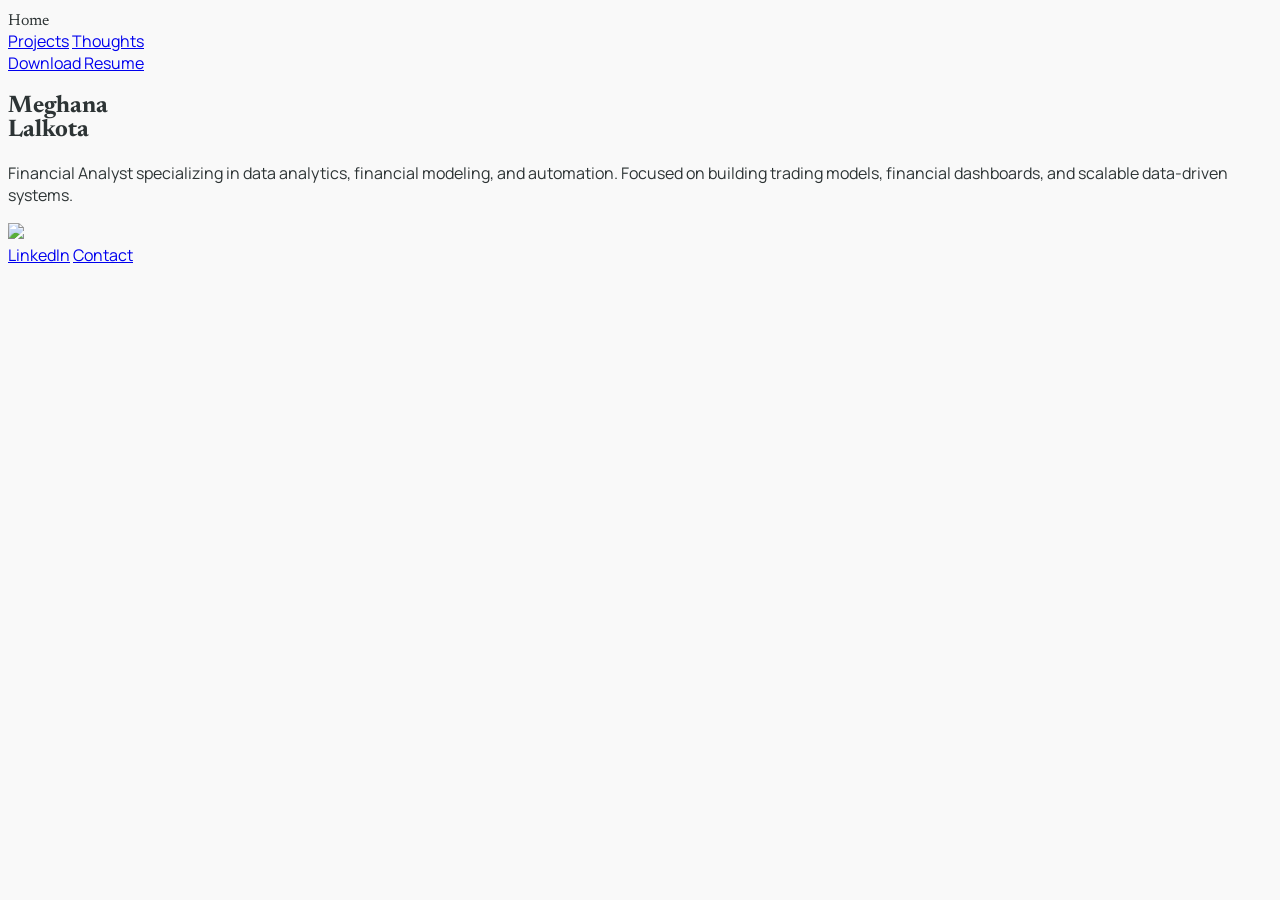
==== index.html @ 7cc520fc "Initial portfolio site" ====
<!DOCTYPE html>
<html class="light" lang="en">
<head>
<meta charset="utf-8"/>
<meta name="viewport" content="width=device-width, initial-scale=1.0"/>

<link href="https://fonts.googleapis.com/css2?family=Newsreader:wght@200..800&family=Manrope:wght@200..800&display=swap" rel="stylesheet"/>
<script src="https://cdn.tailwindcss.com"></script>

<style>
body {
  font-family: 'Manrope', sans-serif;
  background-color: #f9f9f9;
  color: #2d3435;
}
.serif-display {
  font-family: 'Newsreader', serif;
}
</style>
</head>

<body>

<!-- NAVBAR -->
<header class="flex justify-between items-center px-8 py-8 border-b">
  <span class="serif-display text-2xl italic">Home</span>

  <nav class="flex gap-8 text-sm uppercase tracking-wide">
    <a href="projects.html" class="border-b pb-1">Projects</a>
    <a href="thoughts.html">Thoughts</a>
  </nav>

  <a href="resume.pdf" target="_blank" class="border px-4 py-2 text-sm uppercase">
    Download Resume
  </a>
</header>

<!-- HERO -->
<section class="px-8 py-20 max-w-6xl mx-auto grid md:grid-cols-2 gap-16">

  <div>
    <h1 class="serif-display text-6xl leading-tight mb-8">
      Meghana <br/> Lalkota
    </h1>

    <p class="text-lg leading-relaxed max-w-xl">
      Financial Analyst specializing in data analytics, financial modeling, and automation.
      Focused on building trading models, financial dashboards, and scalable data-driven systems.
    </p>
  </div>

  <div class="flex justify-end">
    <img src="https://via.placeholder.com/300" class="grayscale" />
  </div>

</section>

<!-- FOOTER -->
<footer class="border-t px-8 py-10 flex justify-end gap-8 text-sm uppercase">
  <a href="https://www.linkedin.com" target="_blank">LinkedIn</a>
  <a href="mailto:your@email.com">Contact</a>
</footer>

</body>
</html>
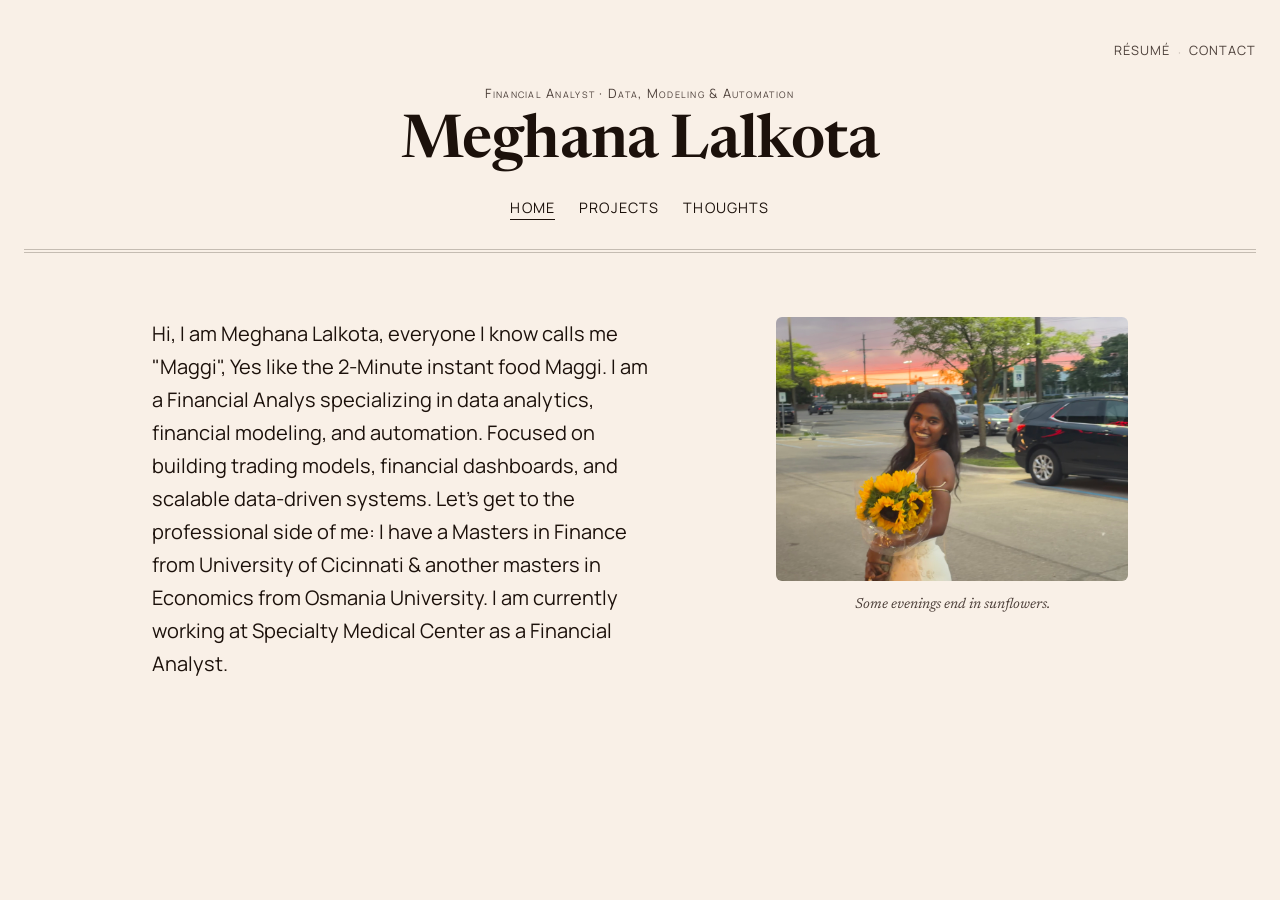
==== commit d837c6a0: "Redesign site with editorial masthead, custom sunflower-gold palette, and bio photo Unifies index/pr" ====
--- a/index.html
+++ b/index.html
@@ -1,65 +1,125 @@
 <!DOCTYPE html>
-<html class="light" lang="en">
+<html lang="en">
 <head>
-<meta charset="utf-8"/>
-<meta name="viewport" content="width=device-width, initial-scale=1.0"/>
+<meta charset="UTF-8">
+<meta name="viewport" content="width=device-width, initial-scale=1.0">
+<meta name="color-scheme" content="light">
+<title>Meghana Lalkota — Financial Analyst</title>
 
-<link href="https://fonts.googleapis.com/css2?family=Newsreader:wght@200..800&family=Manrope:wght@200..800&display=swap" rel="stylesheet"/>
-<script src="https://cdn.tailwindcss.com"></script>
+<link rel="preconnect" href="https://fonts.googleapis.com">
+<link rel="preconnect" href="https://fonts.gstatic.com" crossorigin>
+<link href="https://fonts.googleapis.com/css2?family=Newsreader:ital,wght@0,200..800;1,200..800&family=Manrope:wght@200..800&display=swap" rel="stylesheet">
+
+<link rel="stylesheet" href="tokens.css">
+<link rel="stylesheet" href="site.css">
 
 <style>
-body {
-  font-family: 'Manrope', sans-serif;
-  background-color: #f9f9f9;
-  color: #2d3435;
+/* Hallmark · macrostructure: Photographic · genre: editorial · nav: N6 · footer: none
+ * theme: custom · vibe: "sunflower gold, sunset warmth, quiet editorial portrait" · paper: oklch(96% 0.016 70) · accent: oklch(58% 0.16 82)
+ * display: Newsreader · body: Manrope · axes: light / roman-serif / chromatic-amber (~82°)
+ * studied: no · context: inferred-from-photo
+ * pre-emit critique: P4 H5 E4 S5 R5 V5
+ * contrast: pass (40-41) · nav: N6 · slop: pass (42-45) · honest: pass (46)
+ * chrome: pass (47) · tokens: pass (48) · responsive: pass (49) · mobile: pass (34, 50-57)
+ */
+
+/* ---------- Hero row: text left, photo right (macrostructure 08, contained size) ---------- */
+
+.hero-row {
+  display: grid;
+  gap: var(--space-xl) var(--space-2xl);
+  max-width: 64rem;
+  margin: 0 auto;
+  padding: var(--space-2xl) var(--space-lg) var(--space-3xl);
+  align-items: start;
+  opacity: 0;
+  transform: translateY(8px);
+  animation: reveal var(--dur-long) var(--ease-out) forwards;
+  animation-delay: calc(var(--i, 1) * 70ms);
 }
-.serif-display {
-  font-family: 'Newsreader', serif;
+
+.intro {
+  min-width: 0;
+  max-width: 52ch;
+}
+
+.intro__lede {
+  font-size: var(--text-md);
+  line-height: 1.65;
+  margin: 0;
+}
+
+.photo-fold {
+  min-width: 0;
+  width: 100%;
+  max-width: 22rem;
+  margin: 0;
+  padding: 0;
+  text-align: center;
+  justify-self: center;
+}
+
+.photo-fold__img {
+  width: 100%;
+  height: auto;
+  aspect-ratio: 4 / 3;
+  object-fit: cover;
+  border-radius: 6px;
+}
+
+.photo-fold__caption {
+  margin: var(--space-sm) 0 0;
+  font-family: var(--font-display);
+  font-style: italic;
+  font-size: var(--text-sm);
+  color: var(--color-ink-2);
+}
+
+@media (min-width: 40rem) {
+  .hero-row { grid-template-columns: 1.2fr 1fr; }
+  .photo-fold { justify-self: end; }
 }
 </style>
 </head>
 
 <body>
 
-<!-- NAVBAR -->
-<header class="flex justify-between items-center px-8 py-8 border-b">
-  <span class="serif-display text-2xl italic">Home</span>
-
-  <nav class="flex gap-8 text-sm uppercase tracking-wide">
-    <a href="projects.html" class="border-b pb-1">Projects</a>
-    <a href="thoughts.html">Thoughts</a>
+<header class="mast" style="--i: 0">
+  <div class="mast-utility">
+    <a class="mast-resume" href="resume.pdf" target="_blank" rel="noopener">Résumé</a>
+    <span class="mast-utility__sep" aria-hidden="true">·</span>
+    <a class="mast-contact" href="https://mail.google.com/mail/?view=cm&fs=1&to=meghanalalkota630@gmail.com" target="_blank" rel="noopener">Contact</a>
+  </div>
+  <p class="mast-line">Financial Analyst · Data, Modeling &amp; Automation</p>
+  <h1 class="mast-name">Meghana Lalkota</h1>
+  <nav class="mast-nav" aria-label="Primary">
+    <ul>
+      <li><a href="index.html" aria-current="page">Home</a></li>
+      <li><a href="projects.html">Projects</a></li>
+      <li><a href="thoughts.html">Thoughts</a></li>
+    </ul>
   </nav>
-
-  <a href="resume.pdf" target="_blank" class="border px-4 py-2 text-sm uppercase">
-    Download Resume
-  </a>
+  <hr class="mast-rule" aria-hidden="true">
 </header>
 
-<!-- HERO -->
-<section class="px-8 py-20 max-w-6xl mx-auto grid md:grid-cols-2 gap-16">
-
-  <div>
-    <h1 class="serif-display text-6xl leading-tight mb-8">
-      Meghana <br/> Lalkota
-    </h1>
-
-    <p class="text-lg leading-relaxed max-w-xl">
-      Financial Analyst specializing in data analytics, financial modeling, and automation.
-      Focused on building trading models, financial dashboards, and scalable data-driven systems.
-    </p>
+<section class="hero-row" style="--i: 1">
+  <div class="intro">
+    <p class="intro__lede">
+      Hi, I am Meghana Lalkota, everyone I know calls me "Maggi", Yes like the 2-Minute instant food Maggi. I am a Financial Analys specializing in data analytics, financial modeling, and automation.
+      Focused on building trading models, financial dashboards, and scalable data-driven systems. Let's get to the professional side of me: I have a Masters in Finance from University of Cicinnati & another masters in Economics
+    from Osmania University. I am currently working at Specialty Medical Center as a Financial Analyst. </p>
   </div>
-
-  <div class="flex justify-end">
-    <img src="https://via.placeholder.com/300" class="grayscale" />
-  </div>
-
+  <figure class="photo-fold">
+    <img
+      class="photo-fold__img"
+      src="images/profile.jpeg"
+      alt="Meghana Lalkota smiling at dusk, holding a bouquet of sunflowers."
+      width="2000"
+      height="1500"
+      fetchpriority="high">
+    <figcaption class="photo-fold__caption">Some evenings end in sunflowers.</figcaption>
+  </figure>
 </section>
 
-<!-- FOOTER -->
-<footer class="border-t px-8 py-10 flex justify-end gap-8 text-sm uppercase">
-  <a href="https://www.linkedin.com" target="_blank">LinkedIn</a>
-  <a href="mailto:your@email.com">Contact</a>
-</footer>
-
 </body>
-</html>+</html>
--- a/tokens.css
+++ b/tokens.css
@@ -0,0 +1,59 @@
+/* Hallmark · tokens · theme: custom (sunflower gold / sunset warmth) */
+
+:root {
+  /* Color — paper (warm cream, tinted toward the accent hue) */
+  --color-paper:      oklch(96% 0.016 70);
+  --color-paper-2:    oklch(93% 0.018 70);
+  --color-paper-3:    oklch(90% 0.020 70);
+
+  /* Color — ink (warm near-black, never pure #000) */
+  --color-ink:        oklch(19% 0.022 50);
+  --color-ink-2:      oklch(38% 0.020 50);
+
+  /* Color — rules / hairlines */
+  --color-rule:       oklch(80% 0.018 70);
+  --color-rule-2:     oklch(86% 0.016 70);
+
+  /* Color — accent (sunflower amber) */
+  --color-accent:      oklch(58% 0.16 82);
+  --color-accent-ink:  var(--color-ink);
+  --color-focus:       oklch(52% 0.19 82);
+
+  /* Fonts */
+  --font-display: "Newsreader", ui-serif, Georgia, serif;
+  --font-body:    "Manrope", ui-sans-serif, system-ui, sans-serif;
+
+  /* Spacing — 4pt scale */
+  --space-3xs: 0.125rem;
+  --space-2xs: 0.25rem;
+  --space-xs:  0.5rem;
+  --space-sm:  0.75rem;
+  --space-md:  1rem;
+  --space-lg:  1.5rem;
+  --space-xl:  2.5rem;
+  --space-2xl: 4rem;
+  --space-3xl: 6rem;
+  --space-4xl: 9rem;
+
+  /* Type scale — 1.25 ratio */
+  --text-xs:   0.8rem;
+  --text-sm:   0.9rem;
+  --text-base: 1rem;
+  --text-md:   1.25rem;
+  --text-lg:   1.5625rem;
+  --text-xl:   1.9531rem;
+  --text-2xl:  2.4414rem;
+  --text-display: clamp(2.5rem, 4vw + 1.25rem, 4.75rem);
+
+  /* Motion */
+  --ease-out:    cubic-bezier(0.16, 1, 0.3, 1);
+  --ease-in:     cubic-bezier(0.7, 0, 0.84, 0);
+  --ease-in-out: cubic-bezier(0.65, 0, 0.35, 1);
+  --dur-micro: 120ms;
+  --dur-short: 220ms;
+  --dur-long:  420ms;
+
+  /* Misc */
+  --rule-hair: 1px;
+  --radius-pill: 999px;
+}
--- a/site.css
+++ b/site.css
@@ -0,0 +1,219 @@
+/* Hallmark · shared chrome · genre: editorial · nav: N6
+ * theme: custom · paper: oklch(96% 0.016 70) · accent: oklch(58% 0.16 82)
+ * display: Newsreader · body: Manrope
+ * Shared across index.html / projects.html / thoughts.html so all three
+ * pages read as one site: same masthead, same tokens, same type.
+ */
+
+html, body { overflow-x: clip; }
+
+* { box-sizing: border-box; }
+
+body {
+  margin: 0;
+  background: var(--color-paper);
+  color: var(--color-ink);
+  font-family: var(--font-body);
+  font-size: var(--text-base);
+  line-height: 1.6;
+  -webkit-font-smoothing: antialiased;
+}
+
+a { color: inherit; }
+
+img { display: block; max-width: 100%; }
+
+:focus-visible {
+  outline: 2px solid var(--color-focus);
+  outline-offset: 2px;
+}
+
+/* ---------- Masthead (N6) ---------- */
+
+.mast {
+  display: grid;
+  min-width: 0;
+  gap: var(--space-2xs);
+  padding: var(--space-xl) var(--space-lg) 0;
+  text-align: center;
+  opacity: 0;
+  transform: translateY(8px);
+  animation: reveal var(--dur-long) var(--ease-out) forwards;
+  animation-delay: calc(var(--i, 0) * 70ms);
+}
+
+.mast-utility {
+  display: flex;
+  justify-content: flex-end;
+  align-items: center;
+  gap: var(--space-xs);
+  margin-bottom: var(--space-md);
+}
+
+.mast-utility__sep {
+  color: var(--color-rule);
+  font-size: var(--text-xs);
+}
+
+.mast-resume,
+.mast-contact {
+  font-size: var(--text-xs);
+  text-transform: uppercase;
+  letter-spacing: 0.08em;
+  text-decoration: none;
+  white-space: nowrap;
+  color: var(--color-ink-2);
+  padding-bottom: 2px;
+  border-bottom: 1px solid transparent;
+  transition: border-color var(--dur-short) var(--ease-out), color var(--dur-short) var(--ease-out);
+}
+
+.mast-resume:hover,
+.mast-contact:hover {
+  border-color: var(--color-accent);
+  color: var(--color-accent);
+}
+
+.mast-resume:active,
+.mast-contact:active {
+  color: var(--color-ink);
+}
+
+.mast-line {
+  font-family: var(--font-body);
+  font-variant: small-caps;
+  letter-spacing: 0.1em;
+  font-size: var(--text-xs);
+  color: var(--color-ink-2);
+  margin: 0;
+}
+
+.mast-name {
+  font-family: var(--font-display);
+  font-weight: 600;
+  font-style: normal;
+  font-size: clamp(2rem, 5vw, 3.25rem);
+  letter-spacing: -0.01em;
+  line-height: 1.05;
+  margin: var(--space-2xs) 0 0;
+  overflow-wrap: anywhere;
+  min-width: 0;
+  max-width: 100%;
+}
+
+.mast-name a {
+  color: inherit;
+  text-decoration: none;
+  transition: color var(--dur-short) var(--ease-out);
+}
+
+.mast-name a:hover {
+  color: var(--color-accent);
+}
+
+.mast-nav {
+  min-width: 0;
+  margin: var(--space-md) 0 0;
+}
+
+.mast-nav ul {
+  display: flex;
+  min-width: 0;
+  flex-wrap: wrap;
+  justify-content: center;
+  gap: var(--space-xs) var(--space-lg);
+  list-style: none;
+  padding: 0;
+  margin: 0;
+}
+
+.mast-nav a {
+  font-size: var(--text-sm);
+  text-transform: uppercase;
+  letter-spacing: 0.08em;
+  text-decoration: none;
+  white-space: nowrap;
+  color: var(--color-ink);
+  padding-bottom: 2px;
+  border-bottom: 1px solid transparent;
+  transition: border-color var(--dur-short) var(--ease-out), color var(--dur-short) var(--ease-out);
+}
+
+.mast-nav a:hover {
+  border-color: var(--color-accent);
+  color: var(--color-accent);
+}
+
+.mast-nav a:active {
+  color: var(--color-ink-2);
+}
+
+.mast-nav a[aria-current="page"] {
+  border-color: var(--color-ink);
+}
+
+.mast-rule {
+  border: 0;
+  border-top: var(--rule-hair) solid var(--color-rule);
+  border-bottom: var(--rule-hair) solid var(--color-rule);
+  height: 4px;
+  margin: var(--space-lg) 0 0;
+}
+
+/* ---------- Shared typographic link ---------- */
+
+.link-typographic {
+  font-family: var(--font-display);
+  font-size: var(--text-md);
+  font-weight: 500;
+  font-style: normal;
+  text-decoration: none;
+  white-space: nowrap;
+  color: var(--color-ink);
+  border-bottom: 1px solid var(--color-accent);
+  padding-bottom: 2px;
+  transition: color var(--dur-short) var(--ease-out), border-color var(--dur-short) var(--ease-out);
+}
+
+.link-typographic:hover {
+  color: var(--color-accent);
+}
+
+.link-typographic:active {
+  color: var(--color-ink-2);
+  border-color: var(--color-ink-2);
+}
+
+/* ---------- Accessible page title (visually hidden — nav already shows it) ---------- */
+
+.sr-only {
+  position: absolute;
+  width: 1px;
+  height: 1px;
+  padding: 0;
+  margin: -1px;
+  overflow: hidden;
+  clip: rect(0, 0, 0, 0);
+  white-space: nowrap;
+  border: 0;
+}
+
+/* ---------- Reveal keyframe ---------- */
+
+@keyframes reveal {
+  to { opacity: 1; transform: none; }
+}
+
+@media (prefers-reduced-motion: reduce) {
+  *, *::before, *::after {
+    animation-duration: 150ms !important;
+    animation-iteration-count: 1 !important;
+    transition-duration: 150ms !important;
+  }
+}
+
+/* ---------- Responsive ---------- */
+
+@media (min-width: 40rem) {
+  .mast-name { font-size: clamp(2.5rem, 5vw, 3.75rem); }
+}
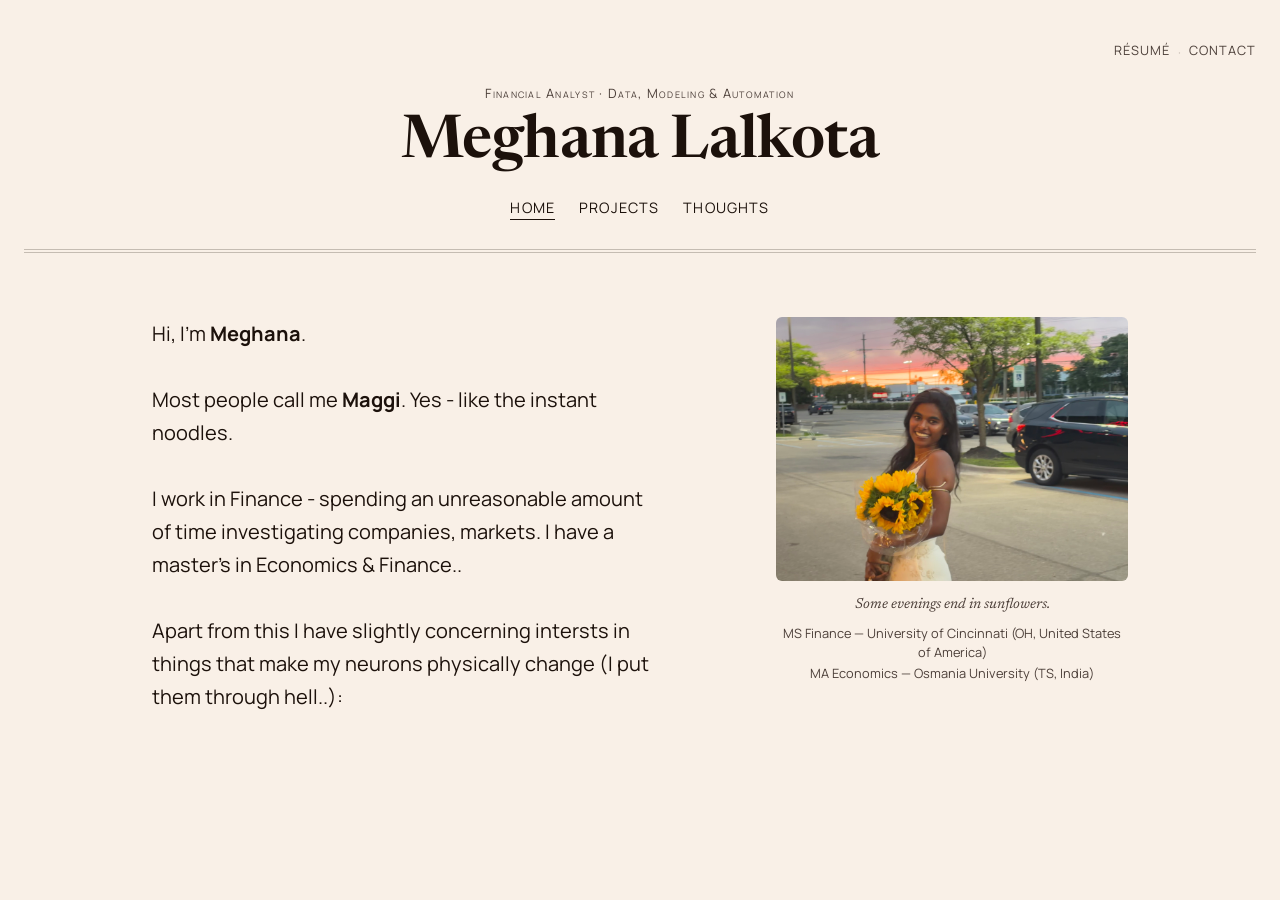
==== commit 20ef21bc: "Promote v2 homepage to live site and redesign Thoughts as expandable tabs index.html: adopts the per" ====
--- a/index.html
+++ b/index.html
@@ -17,10 +17,6 @@
 /* Hallmark · macrostructure: Photographic · genre: editorial · nav: N6 · footer: none
  * theme: custom · vibe: "sunflower gold, sunset warmth, quiet editorial portrait" · paper: oklch(96% 0.016 70) · accent: oklch(58% 0.16 82)
  * display: Newsreader · body: Manrope · axes: light / roman-serif / chromatic-amber (~82°)
- * studied: no · context: inferred-from-photo
- * pre-emit critique: P4 H5 E4 S5 R5 V5
- * contrast: pass (40-41) · nav: N6 · slop: pass (42-45) · honest: pass (46)
- * chrome: pass (47) · tokens: pass (48) · responsive: pass (49) · mobile: pass (34, 50-57)
  */
 
 /* ---------- Hero row: text left, photo right (macrostructure 08, contained size) ---------- */
@@ -40,7 +36,7 @@
 
 .intro {
   min-width: 0;
-  max-width: 52ch;
+  max-width: 62ch;
 }
 
 .intro__lede {
@@ -75,6 +71,18 @@
   color: var(--color-ink-2);
 }
 
+.photo-fold__credentials {
+  list-style: none;
+  margin: var(--space-xs) 0 0;
+  padding: 0;
+  display: grid;
+  gap: var(--space-3xs);
+  font-family: var(--font-body);
+  font-size: var(--text-xs);
+  color: var(--color-ink-2);
+  line-height: 1.5;
+}
+
 @media (min-width: 40rem) {
   .hero-row { grid-template-columns: 1.2fr 1fr; }
   .photo-fold { justify-self: end; }
@@ -105,9 +113,11 @@
 <section class="hero-row" style="--i: 1">
   <div class="intro">
     <p class="intro__lede">
-      Hi, I am Meghana Lalkota, everyone I know calls me "Maggi", Yes like the 2-Minute instant food Maggi. I am a Financial Analys specializing in data analytics, financial modeling, and automation.
-      Focused on building trading models, financial dashboards, and scalable data-driven systems. Let's get to the professional side of me: I have a Masters in Finance from University of Cicinnati & another masters in Economics
-    from Osmania University. I am currently working at Specialty Medical Center as a Financial Analyst. </p>
+      Hi, I'm <b>Meghana</b>.
+      <br><br>Most people call me <b>Maggi</b>. Yes - like the instant noodles.
+      <br><br>I work in Finance - spending an unreasonable amount of time investigating companies, markets. I have a master's in Economics &amp; Finance..
+      <br><br>Apart from this I have slightly concerning intersts in things that make my neurons physically change (I put them through hell..):
+    </p>
   </div>
   <figure class="photo-fold">
     <img
@@ -118,6 +128,10 @@
       height="1500"
       fetchpriority="high">
     <figcaption class="photo-fold__caption">Some evenings end in sunflowers.</figcaption>
+    <ul class="photo-fold__credentials">
+      <li>MS Finance — University of Cincinnati (OH, United States of America)</li>
+      <li>MA Economics — Osmania University (TS, India)</li>
+    </ul>
   </figure>
 </section>
 
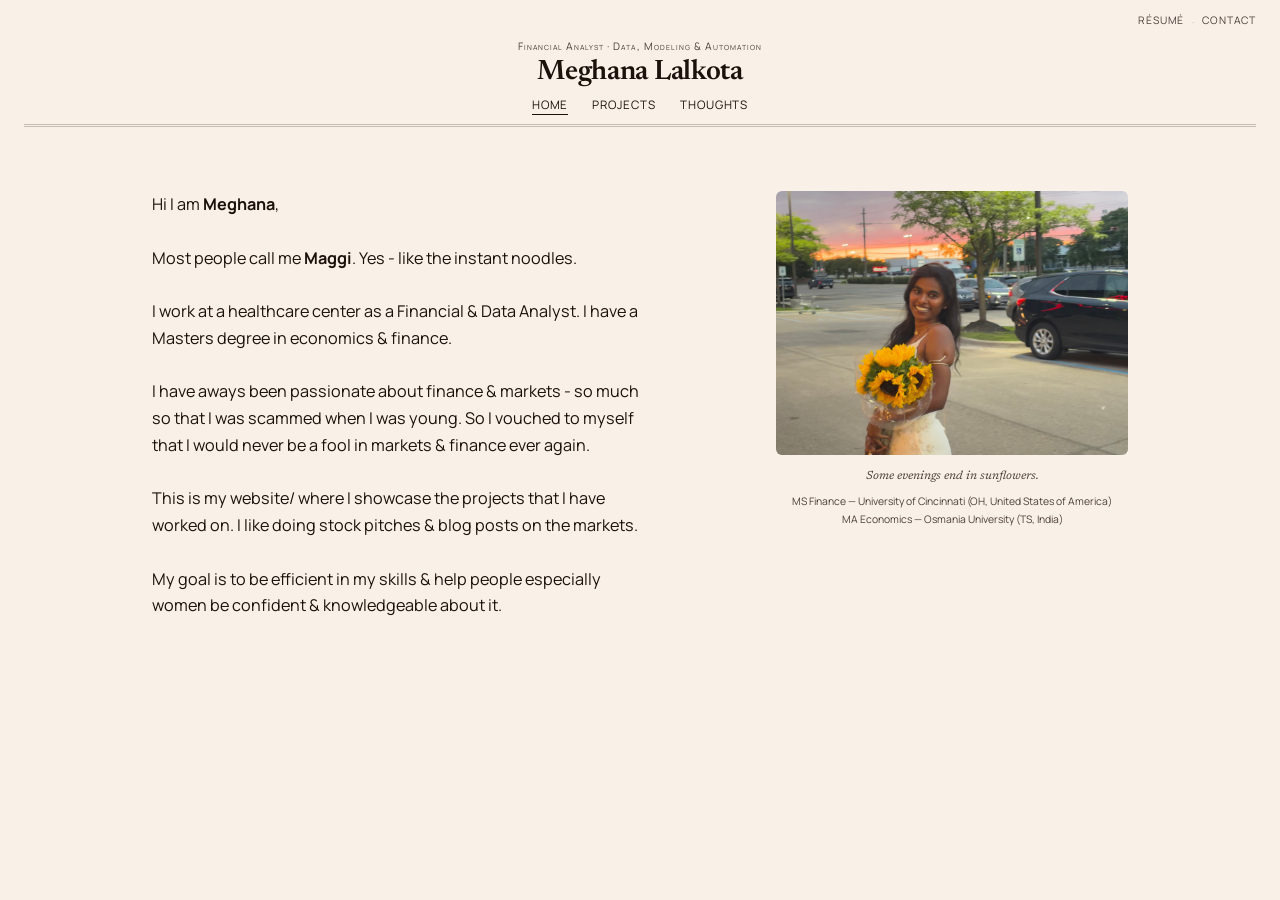
==== commit d7715f18: "Redesign Projects as an expandable tile grid, add four new projects, rewrite intro - Projects page: " ====
--- a/index.html
+++ b/index.html
@@ -113,10 +113,12 @@
 <section class="hero-row" style="--i: 1">
   <div class="intro">
     <p class="intro__lede">
-      Hi, I'm <b>Meghana</b>.
+      Hi I am <b>Meghana</b>,
       <br><br>Most people call me <b>Maggi</b>. Yes - like the instant noodles.
-      <br><br>I work in Finance - spending an unreasonable amount of time investigating companies, markets. I have a master's in Economics &amp; Finance..
-      <br><br>Apart from this I have slightly concerning intersts in things that make my neurons physically change (I put them through hell..):
+      <br><br>I work at a healthcare center as a Financial &amp; Data Analyst. I have a Masters degree in economics &amp; finance.
+      <br><br>I have aways been passionate about finance &amp; markets - so much so that I was scammed when I was young. So I vouched to myself that I would never be a fool in markets &amp; finance ever again.
+      <br><br>This is my website/ where I showcase the projects that I have worked on. I like doing stock pitches &amp; blog posts on the markets.
+      <br><br>My goal is to be efficient in my skills &amp; help people especially women be confident &amp; knowledgeable about it.
     </p>
   </div>
   <figure class="photo-fold">
--- a/tokens.css
+++ b/tokens.css
@@ -35,15 +35,15 @@
   --space-3xl: 6rem;
   --space-4xl: 9rem;
 
-  /* Type scale — 1.25 ratio */
-  --text-xs:   0.8rem;
-  --text-sm:   0.9rem;
-  --text-base: 1rem;
-  --text-md:   1.25rem;
-  --text-lg:   1.5625rem;
-  --text-xl:   1.9531rem;
-  --text-2xl:  2.4414rem;
-  --text-display: clamp(2.5rem, 4vw + 1.25rem, 4.75rem);
+  /* Type scale — 1.25 ratio, reduced 10% twice (19% total) */
+  --text-xs:   0.648rem;
+  --text-sm:   0.729rem;
+  --text-base: 0.81rem;
+  --text-md:   1.0125rem;
+  --text-lg:   1.265625rem;
+  --text-xl:   1.582rem;
+  --text-2xl:  1.9776rem;
+  --text-display: clamp(2.025rem, 3.24vw + 1.0125rem, 3.8475rem);
 
   /* Motion */
   --ease-out:    cubic-bezier(0.16, 1, 0.3, 1);
--- a/site.css
+++ b/site.css
@@ -33,8 +33,8 @@
 .mast {
   display: grid;
   min-width: 0;
-  gap: var(--space-2xs);
-  padding: var(--space-xl) var(--space-lg) 0;
+  gap: var(--space-3xs);
+  padding: var(--space-sm) var(--space-lg) 0;
   text-align: center;
   opacity: 0;
   transform: translateY(8px);
@@ -47,7 +47,7 @@
   justify-content: flex-end;
   align-items: center;
   gap: var(--space-xs);
-  margin-bottom: var(--space-md);
+  margin-bottom: var(--space-2xs);
 }
 
 .mast-utility__sep {
@@ -92,10 +92,10 @@
   font-family: var(--font-display);
   font-weight: 600;
   font-style: normal;
-  font-size: clamp(2rem, 5vw, 3.25rem);
+  font-size: clamp(1.1rem, 2.6vw, 1.5rem);
   letter-spacing: -0.01em;
   line-height: 1.05;
-  margin: var(--space-2xs) 0 0;
+  margin: var(--space-3xs) 0 0;
   overflow-wrap: anywhere;
   min-width: 0;
   max-width: 100%;
@@ -113,7 +113,7 @@
 
 .mast-nav {
   min-width: 0;
-  margin: var(--space-md) 0 0;
+  margin: var(--space-2xs) 0 0;
 }
 
 .mast-nav ul {
@@ -156,8 +156,8 @@
   border: 0;
   border-top: var(--rule-hair) solid var(--color-rule);
   border-bottom: var(--rule-hair) solid var(--color-rule);
-  height: 4px;
-  margin: var(--space-lg) 0 0;
+  height: 3px;
+  margin: var(--space-xs) 0 0;
 }
 
 /* ---------- Shared typographic link ---------- */
@@ -215,5 +215,5 @@
 /* ---------- Responsive ---------- */
 
 @media (min-width: 40rem) {
-  .mast-name { font-size: clamp(2.5rem, 5vw, 3.75rem); }
-}
+  .mast-name { font-size: clamp(1.3rem, 2.6vw, 1.75rem); }
+}
